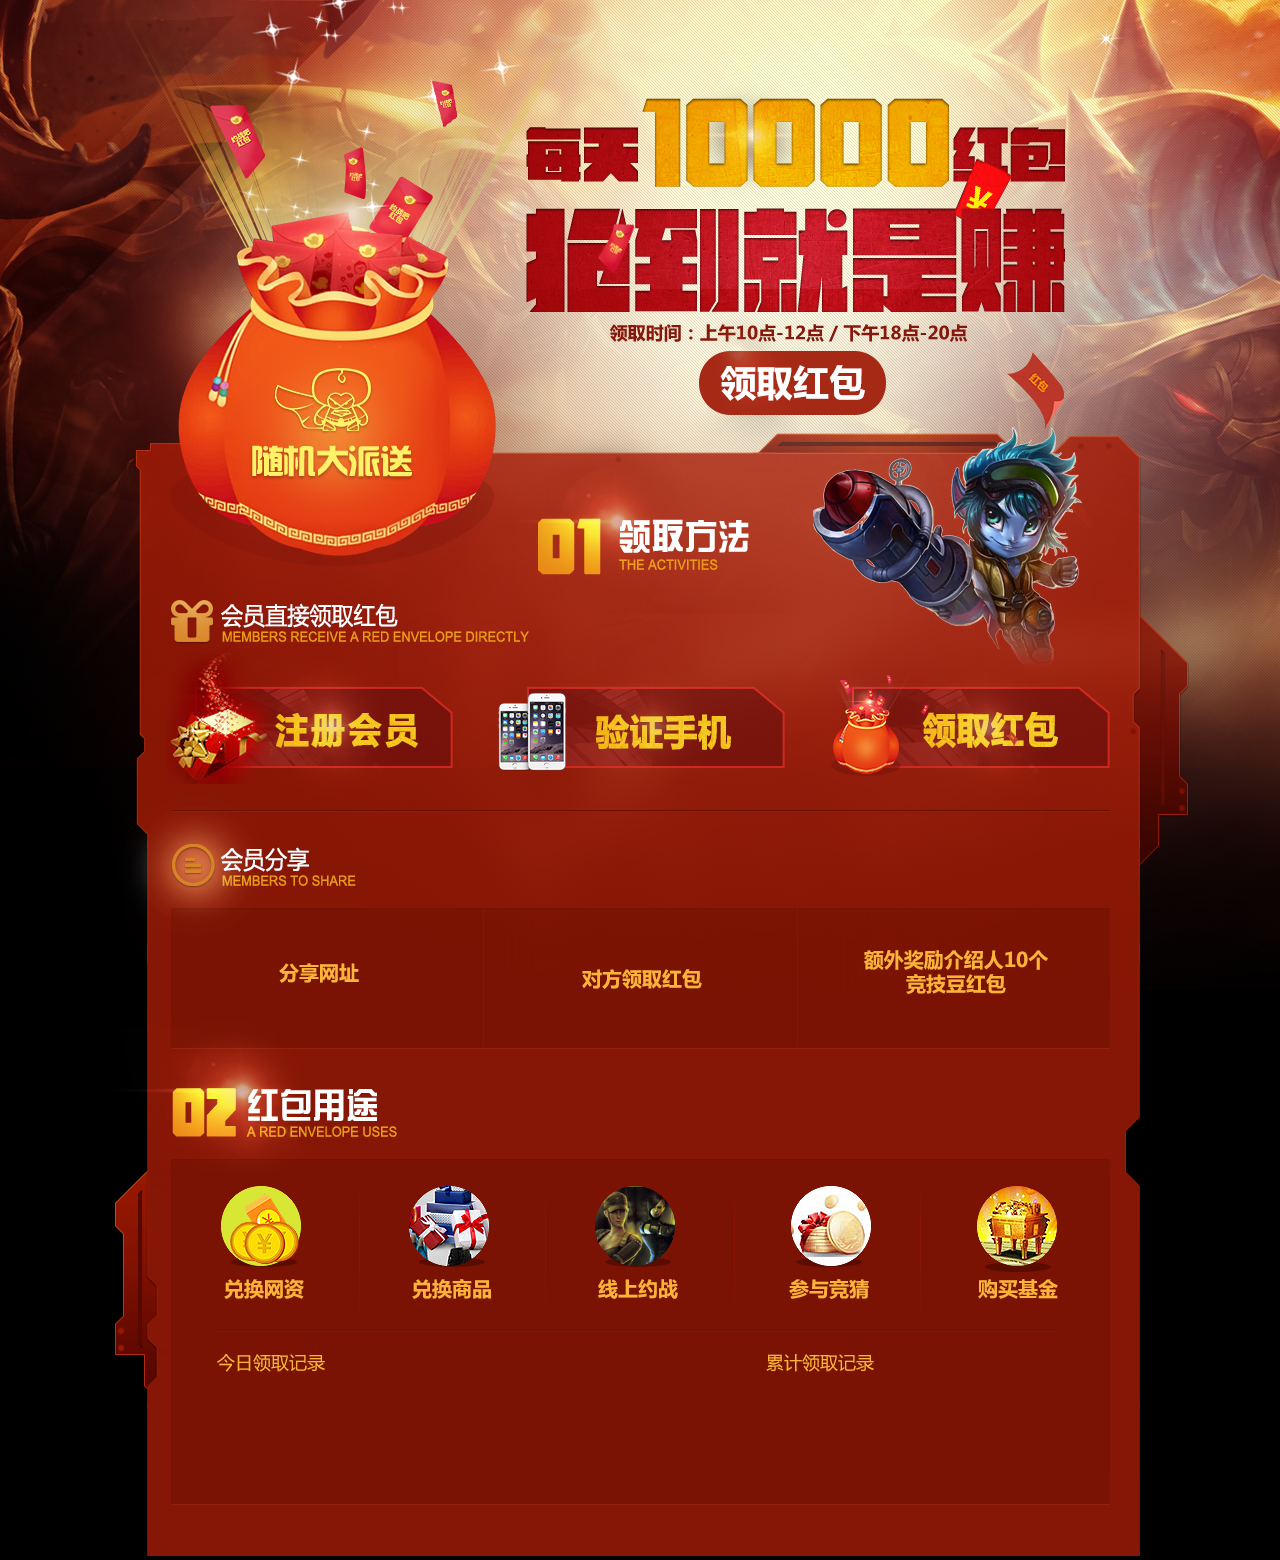
==== hongbao0523/index.html @ 9882c4e6 "抢红包" ====
<!DOCTYPE html>
<html lang="en">
<head>
	<meta charset="UTF-8">
	<meta name="renderer" content="webkit">
    <meta name="viewport" content="width=device-width, initial-scale=1, maximum-scale=1">
	<title>抢红包活动</title>
	<link rel="stylesheet" href="css/style.css">
	<script type="text/javascript" src="http://libs.useso.com/js/jquery/1.9.1/jquery.min.js"></script>
</head>
<body>

	<div class="cont">
		<span class="bg_1"></span><span class="bg_2"></span>
		<div class="wrap">
			<div class="top1"></div>
			<div class="top2"><a href="javascript:showAlt(1);" class="a1" title="领取红包" >领取红包</a></div>
			<div class="top3"></div>
			<div class="top4"></div>
		</div>
		<div class="mask" id="Mask">
			<div class="alpha"></div>
			<div class="alts alert2" id="Alert2">
				<em class="note" id="Note2">恭喜您！ 抢到1000竞技豆红包！</em>
				<div class="form">
					<input data-val="请输入推荐码" value="请输入推荐码"  type="text">
					<button title="提交" id="Submit2">提交</button>
				</div>
				<div class="share"><span>分享到：</span>
				<a class="share_0" href="javascript:void(0);">人人</a>
				<a class="share_1" href="javascript:void(0);">人人</a>
				<a class="share_2" href="javascript:void(0);">人人</a>
				<a class="share_3" href="javascript:void(0);">人人</a></div>
			</div>
			<div class="alts alert1" id="Alert1">
				<em class="note" id="Note1">截至目前已经有64875人，抢走了123456竞技豆红包！</em>
				<div class="form">
					<p class="clearfix"><input type="text" data-val="输入手机号" value="输入手机号" class="phoneN" id="PhoneN">
					<button class="send" id="Send" title="发送验证码" >发送验证码</button>
					</p>
					<p class="clearfix p2"><input type="text" data-val="输入验证码" value="输入验证码" class="mark" id="Mark">
					<button id="Submit1" title="马上抢红包" >马上抢红包</button>
					</p>
				</div>
				<div class="share"><span>分享到：</span>
				<a class="share_0" href="javascript:void(0);">人人</a>
				<a class="share_1" href="javascript:void(0);">人人</a>
				<a class="share_2" href="javascript:void(0);">人人</a>
				<a class="share_3" href="javascript:void(0);">人人</a></div>
			</div>
		</div>
		
	</div>
	<script type="text/javascript">
		var AltsShowed = false;
		$(document).ready(function() {
			$(".alts").on('focus', 'input', function(event) {
				var $this = $(this);
				if ($this.val()==$this.data('val')) {
					$this.val("");
				}
			});
			$(".alts").on('blur', 'input', function(event) {
				var $this = $(this);
				if ($this.val()=="") {
					$this.val($this.data('val'));
				}
			});

		});
		function showAlt(type){
			var $Mask = document.getElementById('Mask');
			$Mask.className = "mask mask"+type;
			AltsShowed = true;
		}
		
	</script>
</body>
</html>
---- hongbao0523/css/style.css ----
html,body{margin: 0;padding: 0;}
ul,li{list-style: none;margin: 0;padding: 0;}
em{font-style: normal;}
p{margin: 0;}


.clearfix:after {visibility: hidden;display: block;font-size: 0;content: " ";clear: both;height: 0;}
* html .clearfix             { zoom: 1; }
*:first-child+html .clearfix { zoom: 1; }


.cont{background: #000;position: relative;}
.wrap{width: 1100px;margin: 0 auto;position: relative;z-index: 1;}
.bg_1,.bg_2{position: absolute;left: 0px;top: 0px;}
.bg_2{top: 530px;}
.bg_1{background: url(../img/b1.png) center top no-repeat;width: 100%;height:530px; }
.bg_2{background: url(../img/b2.png) center top no-repeat;width: 100%;height:460px; }

.top1{background: url(../img/bg_1.png) center;height: 427px}
.top2{background: url(../img/bg_2.png) center;height: 480px;position: relative;}
.top3{background: url(../img/bg_3.png);height: 251px}
.top4{background: url(../img/bg_4.png);height: 402px}

.top2 .a1{width: 260px;height: 85px;position: absolute;right: 82px;bottom: 135px;text-indent: -9999em; cursor: pointer;display:block;}

.mask{position: fixed;width: 100%;height: 100%;left: 0px;top: 0px;  z-index: 10;display: none;}
.alpha{ width: 100%;height: 100%;position: absolute;top: 0;left: 0;z-index: 10;background: #000;filter: alpha(opacity=50);-moz-opacity: 0.5;-khtml-opacity: 0.5;opacity: 0.5;display: none;}

.alts{width:780px;height: 620px;position: absolute;z-index: 11; left: 50%;top: 50%;margin: -310px 0 0 -390px;display: none; }
.alts .note{color: #fff266;}
.alts button{text-indent: -9999em;cursor: pointer;height: 60px;border:0;background: none;padding: 0;}
.alts input{border:0;background: none;height: 58px;line-height: 58px;text-indent: 5px; font-size: 18px;color: #aea86a;}
.alts .share{position: absolute;bottom:40px;left: 50%;margin-left: -190px;height: 25px;}
.share span{float: left;color: #fff;}
.share a{  height: 16px;line-height: 16px;padding-left: 20px;margin-left: 10px;display: block;float: left;background: url(../img/share.png) no-repeat;}
.share .share_0{background-position: 0px 0px;}  
.share .share_1{background-position: 0px -16px;}  
.share .share_2{background-position: 0px -32px;}  
.share .share_3{background-position: 0px -48px;} 
.alert2 .share {bottom: 20px;}
.alert1{background: url(../img/tan1.png) no-repeat;}
.alert2{background: url(../img/tan2.png) no-repeat;}

.alert2 .note{font-size: 38px;display: block;margin-top: 320px;text-align: center;text-indent: -20px;}
.alert2 div{width: 318px;height: 58px;  margin: 68px 0 0 198px;}
.alert2 input{width: 210px;float: left;}
.alert2 button{width: 105px;float: right; }

.alert1 .note{font-size: 24px;  margin: 165px 0 0 0;display: block;text-align: center;}
.alert1 .form{width: 440px;height: 270px;margin: 44px 0 0 145px;}
.alert1 .phoneN{  width: 284px;float: left;}
.alert1 .send{float: right;width: 153px;}
.alert1 .p2{  margin-top: 29px;}
.alert1 .p2 input{width: 440px;}
.alert1 .p2 button{  width: 190px;height: 65px;margin: 37px 0 0 117px;display: block;}


.mask1,.mask1 .alpha,.mask2,.mask2 .alpha{display: block;}
.mask1 .alert1{display: block;}
.mask2 .alert2{display: block;}
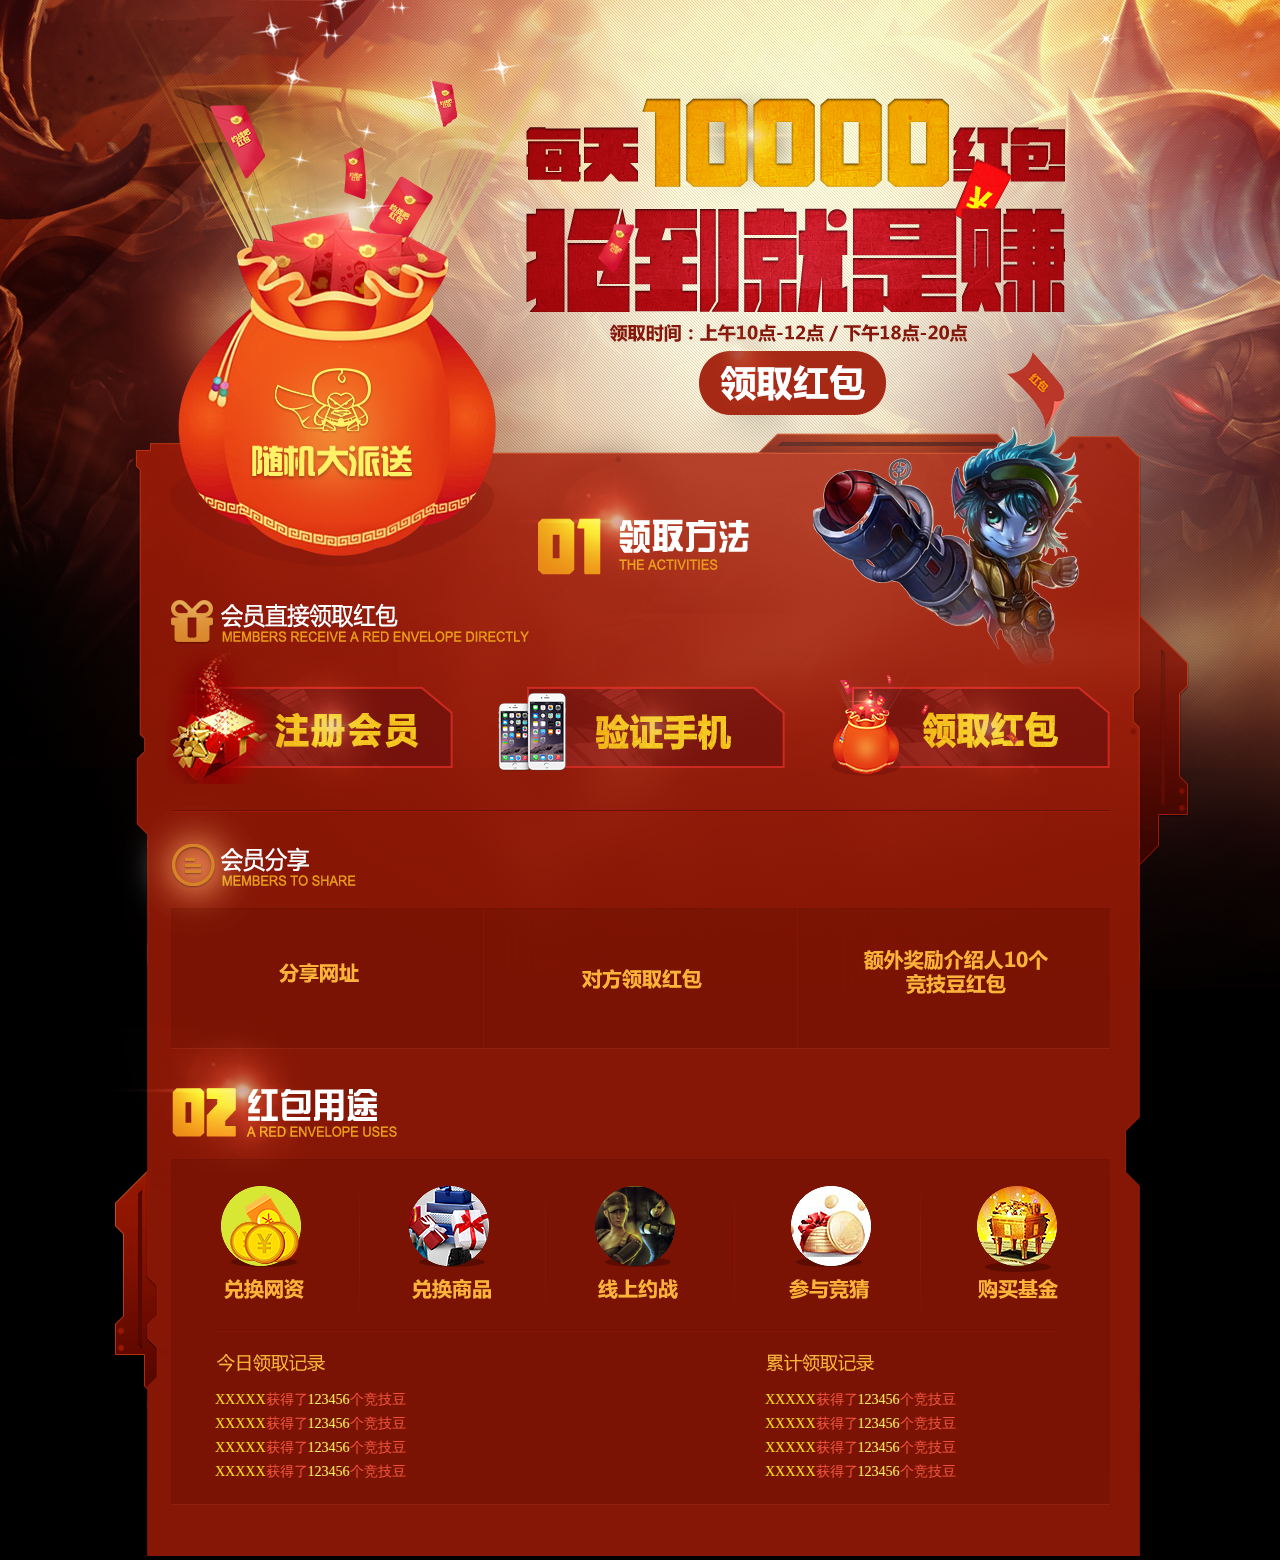
==== commit 421018ca: "抢红包,列表" ====
--- a/hongbao0523/index.html
+++ b/hongbao0523/index.html
@@ -16,7 +16,26 @@
 			<div class="top1"></div>
 			<div class="top2"><a href="javascript:showAlt(1);" class="a1" title="领取红包" >领取红包</a></div>
 			<div class="top3"></div>
-			<div class="top4"></div>
+			<div class="top4">
+				<div  id="List1">
+					<ul class="list1">
+						<li><a href=""><em class="name">XXXXX</em>获得了<em class="num">123456</em>个竞技豆</a></li>
+						<li><a href=""><em class="name">XXXXX</em>获得了<em class="num">123456</em>个竞技豆</a></li>
+						<li><a href=""><em class="name">XXXXX</em>获得了<em class="num">123456</em>个竞技豆</a></li>
+						<li><a href=""><em class="name">XXXXX</em>获得了<em class="num">123456</em>个竞技豆</a></li>
+						<li><a href=""><em class="name">XXXXX</em>获得了<em class="num">123456</em>个竞技豆</a></li>
+					</ul>
+				</div>
+				<div  id="List2">
+					<ul class="list2">
+						<li><a href=""><em class="name">XXXXX</em>获得了<em class="num">123456</em>个竞技豆</a></li>
+						<li><a href=""><em class="name">XXXXX</em>获得了<em class="num">123456</em>个竞技豆</a></li>
+						<li><a href=""><em class="name">XXXXX</em>获得了<em class="num">123456</em>个竞技豆</a></li>
+						<li><a href=""><em class="name">XXXXX</em>获得了<em class="num">123456</em>个竞技豆</a></li>
+						<li><a href=""><em class="name">XXXXX</em>获得了<em class="num">123456</em>个竞技豆</a></li>
+					</ul>
+				</div>
+			</div>
 		</div>
 		<div class="mask" id="Mask">
 			<div class="alpha"></div>
@@ -53,6 +72,13 @@
 	</div>
 	<script type="text/javascript">
 		var AltsShowed = false;
+		function AutoScroll(obj) {
+		    $(obj).find("ul:first").animate({
+		        marginTop: "-24px"
+		    }, 500, function() {
+		        $(this).css({ marginTop: "0px" }).find("li:first").appendTo(this);
+		    });
+		}
 		$(document).ready(function() {
 			$(".alts").on('focus', 'input', function(event) {
 				var $this = $(this);
@@ -67,6 +93,11 @@
 				}
 			});
 
+			var myal = setInterval('AutoScroll("#List1")', 2000);
+		    $("#List1").hover(function() { clearInterval(myal); }, function() { myal = setInterval('AutoScroll("#List1")', 2000) }); //当鼠标放上去的时候，滚动停止，鼠标离开的时候滚动开始
+		    var myar = setInterval('AutoScroll("#List2")', 2000);
+		    $("#List2").hover(function() { clearInterval(myar); }, function() { myar = setInterval('AutoScroll("#List2")', 2000) }); //当鼠标放上去的时候，滚动停止，鼠标离开的时候滚动开始
+
 		});
 		function showAlt(type){
 			var $Mask = document.getElementById('Mask');
--- a/hongbao0523/css/style.css
+++ b/hongbao0523/css/style.css
@@ -7,7 +7,6 @@
 .clearfix:after {visibility: hidden;display: block;font-size: 0;content: " ";clear: both;height: 0;}
 * html .clearfix             { zoom: 1; }
 *:first-child+html .clearfix { zoom: 1; }
-
 
 .cont{background: #000;position: relative;}
 .wrap{width: 1100px;margin: 0 auto;position: relative;z-index: 1;}
@@ -59,6 +58,14 @@
 .mask1 .alert1{display: block;}
 .mask2 .alert2{display: block;}
 
+.top4 div{width: 500px;float: left;margin-top: 230px;margin-left: 25px;font-size: 14px;height: 100px;overflow: hidden;}
+.top4 div ul{padding-left: 50px;}
+.top4 div li{padding-left: 50px;line-height: 24px;height: 24px;}
+.top4 div li a{color: #ec543e;text-decoration: none;}
+.top4 .list1{}
+.top4 #List2{padding-left: 25px;}
+.top4 .name{color: #f9de25}
+.top4 .num{color: #fff266;}
 
 
 
@@ -71,4 +78,3 @@
 
 
 
-
